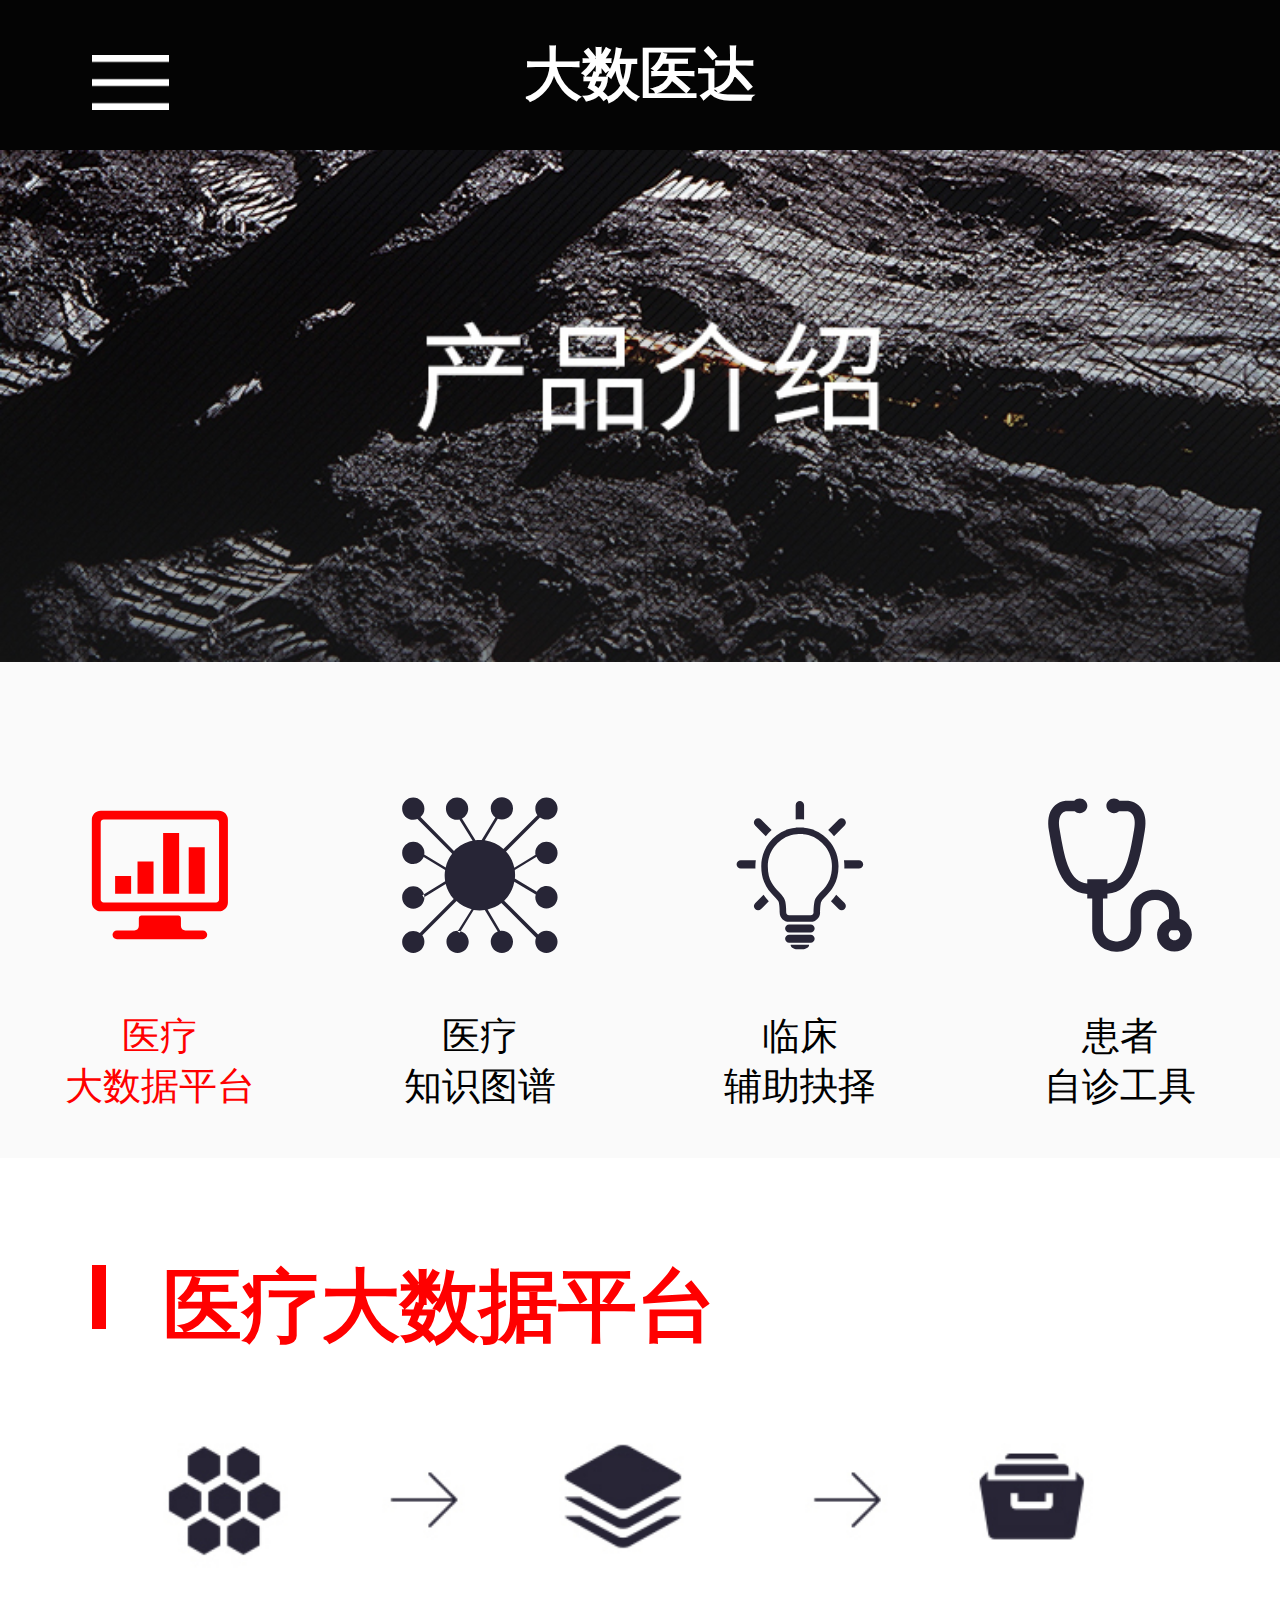
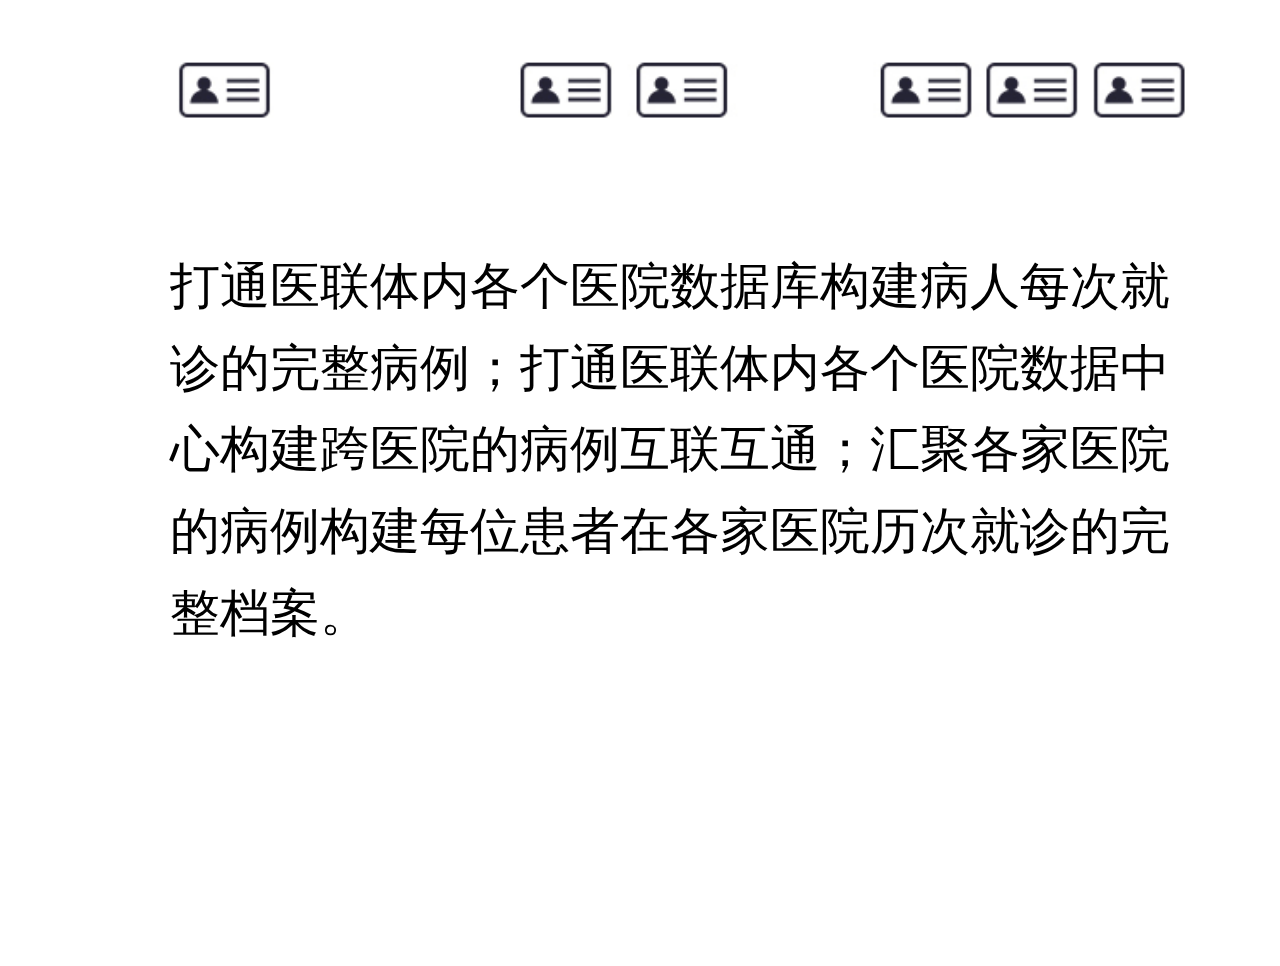
==== second.html @ 48359b1d "medical" ====
<!doctype html>
<html lang="en">
<head>
	<meta charset="UTF-8">
	<meta name="viewport"
          content="width=device-width, user-scalable=no, initial-scale=1.0, maximum-scale=1.0, minimum-scale=1.0">
    <meta http-equiv="X-UA-Compatible" content="ie=edge">
	<title>Document</title>
	<link rel="stylesheet" href="css/base.css">
	<link rel="stylesheet" href="css/index.css">
	<script src='js/index.js'></script>
</head>
<body>
	<header id="lg_wrap">
		<div id="menu">
			<ul id="box">
				<li><a href="second.html" id="box_1">产品介绍</a></li>
				<li><a href="index.html.#t1" id="box_2">关于我们</a></li>
				<li><a href="index.html.#t4" id="box_3">联系我们</a></li>
			</ul>
		</div>
		<menu></menu>
		<h3>大数医达</h3>
	</header>
	<section>
		<div class="lg_goods">
			<a href="javascript:;"><img src="img/2.jpg"></a>
		</div>
		<ul class="lg_up">
			<li class="active"> 
			    <a href="javascript:;" class="active" >
			        <svg  class="intr-svg" viewBox="0 0 595.3 841.9">
			            <style type="text/css">
			                .st0{fill-rule:evenodd;clip-rule:evenodd;fill:#272536;}
			            </style>
			            <g>
			                <path class="st0" d="M407.7,650.2c0-8.6-6.2-15.6-13.8-15.6H200.1c-7.6,0-13.8,7-13.8,15.6v38.9c0,12.9-10.5,23.3-23.3,23.3H71.2
				                                c-12.9,0-23.3,10.5-23.3,23.3v0c0,12.9,10.5,23.3,23.3,23.3h451.6c12.9,0,23.3-10.5,23.3-23.3v0c0-12.9-10.5-23.3-23.3-23.3h-91.7
				                                c-12.9,0-23.3-10.5-23.3-23.3V650.2L407.7,650.2L407.7,650.2 M608.3,82.9H-14.3c-25.8,0-46.7,20.9-46.7,46.7v435.8
				                                c0,25.8,20.9,46.7,46.7,46.7h622.6c25.8,0,46.7-20.9,46.7-46.7V129.6C655,103.8,634.1,82.9,608.3,82.9L608.3,82.9L608.3,82.9
				                                 M608.3,549.8c0,8.6-7,15.6-15.6,15.6H1.3c-8.6,0-15.6-7-15.6-15.6V145.1c0-8.6,7-15.6,15.6-15.6h591.5c8.6,0,15.6,7,15.6,15.6
				                                V549.8L608.3,549.8L608.3,549.8 M448.8,520h84.2V274.8h-84.2V520L448.8,520L448.8,520 M314.1,520h84.2V199.4h-84.2V520L314.1,520
				                                L314.1,520 M61.5,520h84.2v-94.3H61.5V520L61.5,520L61.5,520 M179.4,520h84.2V350.3h-84.2V520L179.4,520L179.4,520 M179.4,520
				                                L179.4,520z"></path>
			            </g>
			        </svg>
			    </a>
			    	<p><a href="javascript:;">医疗</a></p>
			    	<p><a href="javascript:;">大数据平台</a></p>
			    </li>
			    
			   
			    <li>
					<a href="javascript:;" style="margin:0 17px" class="">
			        <svg version="1.1" class="intr-svg" x="0px" y="0px" viewBox="0 0 595.3 841.9" style="enable-background:new 0 0 595.3 841.9;" xml:space="preserve">
				                <style type="text/css">
				                    .st0{fill:#272536;}
				                </style>
				                <g>
				                    <path class="st0" d="M179.7,713.9c-32.7,0-58.6,25.9-58.6,58.6c0,32.7,25.9,58.6,58.6,58.6s58.6-25.9,58.6-58.6
				                        C238.3,741.1,212.4,713.9,179.7,713.9L179.7,713.9z M647.2,363.6c32.7,0,58.6-25.9,58.6-58.6s-25.9-58.6-58.6-58.6
				                        c-32.7,0-58.6,25.9-58.6,58.6c0,4.1,0,6.8,1.4,9.5l-111.8,68.2c-6.8-32.7-21.8-61.3-43.6-85.9l178.6-178.6
				                        c9.5,6.8,21.8,10.9,34.1,10.9c32.7,0,58.6-25.9,58.6-58.6c0-31.4-25.9-57.2-58.6-57.2c-32.7,0-58.6,25.9-58.6,58.6
				                        c0,12.3,4.1,24.5,10.9,34.1L421,284.5c-27.3-24.5-60-40.9-98.1-46.3L391,125c6.8,2.7,13.6,4.1,21.8,4.1c32.7,0,58.6-25.9,58.6-58.6
				                        s-25.9-58.6-58.6-58.6s-58.6,25.9-58.6,58.6c0,19.1,9.5,36.8,24.5,47.7l-72.2,118.6c-4.1,0-6.8,0-10.9,0c-6.8,0-13.6,0-21.8,1.4
				                        l-70.9-114.5c19.1-9.5,32.7-30,32.7-51.8c0-32.7-25.9-58.6-58.6-58.6s-58.6,25.9-58.6,58.6s25.9,58.6,58.6,58.6
				                        c4.1,0,8.2,0,12.3-1.4l69.5,111.8c-38.2,6.8-72.2,27.3-98.1,53.2L-15.2,115.5C-3,104.6,5.2,89.6,5.2,71.9
				                        c0-32.7-27.3-58.6-58.6-58.6c-32.7,0-58.6,25.9-58.6,58.6s25.9,58.6,58.6,58.6c8.2,0,15-1.4,21.8-4.1L151.1,309
				                        c-16.4,20.4-28.6,45-34.1,72.2L3.9,313.1l0,0c0-2.7,1.4-5.5,1.4-8.2c0-32.7-25.9-58.6-58.6-58.6s-58.6,25.9-58.6,58.6
				                        s25.9,58.6,58.6,58.6c24.5,0,45-15,54.5-36.8l113.1,68.2c-1.4,9.5-2.7,17.7-2.7,27.3c0,10.9,1.4,21.8,2.7,31.4L-5.5,527.1l6.8,12.3
				                        L117,468.5c8.2,30,21.8,55.9,42.3,79.1L-19.3,726.1c-9.5-6.8-21.8-10.9-34.1-10.9c-32.7,0-58.6,25.9-58.6,58.6
				                        c0,31.4,25.9,57.2,58.6,57.2s58.6-25.9,58.6-58.6c0-12.3-4.1-24.5-10.9-34.1l179.9-179.9c21.8,20.4,49.1,34.1,79.1,42.3
				                        l-73.6,117.9l10.9,6.8l73.6-120.6c10.9,1.4,20.4,2.7,31.4,2.7c9.5,0,19.1-1.4,27.3-2.7L391,718c-21.8,8.2-36.8,30-36.8,54.5
				                        c0,32.7,25.9,58.6,58.6,58.6s58.6-25.9,58.6-58.6c0-32.7-25.9-58.6-58.6-58.6c-2.7,0-5.5,0-8.2,1.4l0,0l-66.8-113.1
				                        c27.3-6.8,51.8-17.7,72.2-34.1l182.6,182.7c-2.7,6.8-4.1,15-4.1,21.8c0,32.7,25.9,58.6,58.6,58.6c32.7,0,58.6-25.9,58.6-58.6
				                        c0-32.7-25.9-58.6-58.6-58.6c-17.7,0-32.7,8.2-43.6,20.4L425,555.8c27.3-25.9,46.3-60,53.2-99.5L591.3,523c-1.4,5.5-2.7,9.5-2.7,15
				                        c0,32.7,25.9,58.6,58.6,58.6c32.7,0,58.6-25.9,58.6-58.6c0-32.7-25.9-58.6-58.6-58.6c-21.8,0-40.9,12.3-50.4,30l-115.9-69.5
				                        c1.4-6.8,1.4-13.6,1.4-20.4c0-8.2-1.4-16.4-1.4-24.5l114.5-69.5C603.6,348.6,624.1,363.6,647.2,363.6L647.2,363.6z M-53.4,598
				                        c32.7,0,58.6-25.9,58.6-58.6c0-32.7-25.9-58.6-58.6-58.6s-58.6,25.9-58.6,58.6C-112,570.7-86.1,598-53.4,598L-53.4,598z"></path>
				                </g>
				                </svg>
			    </a>
			    	<p><a href="javascript:;">医疗</a></p>
			    	<p><a href="javascript:;">知识图谱</a></p>
			    </li>
			    <li>
					 <a href="javascript:;" class="">
			        <svg version="1.1" class="intr-svg" viewBox="0 0 595.3 841.9">
			            <style type="text/css">
			                .st0{fill-rule:evenodd;clip-rule:evenodd;fill:#272536;}
			            </style>
			            <g>
			                <path class="st0" d="M117.6,216.9c9.2-11.7,19.4-22.5,30.5-32.2c0,0,0,0,0,0l-55.2-55.2c-8.7-8.7-22.7-8.7-31.4,0
				                            c-8.7,8.7-8.7,22.7,0,31.4L117.6,216.9L117.6,216.9L117.6,216.9z M297,128.1c0.2,0,0.4,0,0.6,0c7.3,0,14.5,0.5,21.5,1.2
				                            c0,0,0,0,0,0V54.6C319.2,43,310.6,33,299,32c-13.2-1.1-24.1,9.2-24.1,22.1v75.1c0,0,0,0,0,0c7.1-0.7,14.3-1.2,21.5-1.2
				                            C296.6,128.1,296.8,128.1,297,128.1L297,128.1L297,128.1z M476.6,216.8l56-56c8.7-8.7,8.7-22.7,0-31.4c-8.6-8.7-22.7-8.7-31.4,0
				                            l-55.2,55.2c0,0,0,0,0,0C457.1,194.4,467.3,205.2,476.6,216.8L476.6,216.8L476.6,216.8z M63,374.3c0-10.7,0.9-21.2,2.1-31.6
				                            c0,0,0,0,0,0h-78.9c-12.2,0-22.2,9.9-22.2,22.2c0,12.3,9.9,22.2,22.2,22.2h77.1c0,0,0,0,0,0C63.1,382.9,63,378.6,63,374.3L63,374.3
				                            L63,374.3z M607.9,342.7H529c0,0,0,0,0,0c1.3,10.4,2.1,20.8,2.1,31.6c0,4.3-0.1,8.6-0.2,12.8c0,0,0,0,0,0h76.5
				                            c11.6,0,21.6-8.7,22.6-20.2C631.1,353.8,620.8,342.7,607.9,342.7L607.9,342.7L607.9,342.7z M488.2,524.7c-9,13.2-18.6,24.7-27.7,35
				                            c0,0,0,0,0,0l40.6,40.6c8.7,8.7,22.8,8.7,31.4,0c8.7-8.7,8.7-22.7,0-31.4L488.2,524.7L488.2,524.7L488.2,524.7z M61.5,569
				                            c-8.7,8.7-8.7,22.7,0,31.4c8.7,8.7,22.8,8.7,31.4,0l40.6-40.7c0,0,0,0,0,0c-9.2-10.3-18.7-21.7-27.7-34.9c0,0,0,0,0,0L61.5,569
				                            L61.5,569L61.5,569z M500.3,374.3c0-46-15.3-88.6-41.2-122.7c-22.7-30-53.4-53.4-89.1-67.2l0.2-1l-15.2-4.5
				                            c-11.8-3.4-24-5.8-36.5-7.1l-1.8-0.2h-0.1l-0.1,0c-6.1-0.6-12.4-1-19.1-1h-1c-6.6,0-13,0.4-19.1,1l-0.1,0l-1.8,0.2
				                            c-12.4,1.3-24.6,3.7-36.4,7.1l-14.7,4.3l0.2,1c-35.8,13.8-66.8,37.3-89.6,67.4c-25.8,34.1-41.1,76.7-41.1,122.7
				                            c0,33,5.7,60.2,14.6,82.6c13.3,33.7,33.7,56.4,50,73.7c8.2,8.6,15.4,16,20.3,22.2c5,6.3,7.4,11.2,8.1,15.1
				                            c3.6,18.9,3.9,42.6,3.9,48.7v1.7c0,27.3,22.1,49.3,49.3,49.3h114c27.3,0,49.3-22.1,49.3-49.3v-1.7c0-6,0.4-29.8,3.9-48.7
				                            c0.5-2.6,1.6-5.6,3.9-9.3c3.9-6.4,11.3-14.3,20.4-23.9c13.7-14.4,31.1-32.5,44.9-58.2C490.4,450.9,500.3,417.6,500.3,374.3
				                            L500.3,374.3L500.3,374.3z M453.7,444.3c-10.9,27.5-27.2,46.1-43,62.7c-7.9,8.3-15.6,16.1-22.3,24.6c-6.6,8.5-12.6,18.1-14.9,30
				                            c-4.3,23.2-4.5,48-4.5,55.1v1.6c0,8.2-6.7,14.9-14.9,14.9H240c-4.2,0-7.8-1.6-10.6-4.4c-2.7-2.7-4.3-6.3-4.3-10.5
				                            c0-0.2,0-0.8,0-1.7c0-7.2-0.2-31.9-4.5-55c-1.5-7.8-4.7-14.9-8.5-21.1c-6.9-10.9-15.6-19.9-24.7-29.5
				                            c-13.7-14.3-28.2-29.7-39.5-50.7c-11.3-21-19.6-47.8-19.6-86c0-38.4,12.7-73.6,34.2-101.9c21.5-28.4,51.7-49.8,86.5-60.2l4.3-1.3
				                            c8.4-2.2,17.1-3.9,25.9-4.8h0.1l1.6-0.2c5.2-0.5,10.3-0.8,15.3-0.9l0.9,0.1l0.9-0.1c5,0,10.1,0.3,15.3,0.8h-0.1l1.7,0.2h0
				                            c8.9,0.9,17.5,2.6,25.9,4.8l4.4,1.3c34.9,10.4,65.1,31.8,86.5,60.2c21.4,28.4,34.1,63.6,34.1,101.9
				                            C465.8,403.4,460.9,425.9,453.7,444.3L453.7,444.3L453.7,444.3z M318.4,171.8L318.4,171.8L318.4,171.8L318.4,171.8z M275.6,171.8
				                            L275.6,171.8C275.6,171.8,275.6,171.8,275.6,171.8L275.6,171.8L275.6,171.8z M353.6,681.2H240.5c-11.7,0-21.2,9.5-21.2,21.2
				                            c0,11.7,9.5,21.2,21.2,21.2h113.1c11.7,0,21.2-9.5,21.2-21.2C374.8,690.6,365.3,681.2,353.6,681.2L353.6,681.2z M353.6,734.7H241
				                            c-11.9,0-22,9.8-21.7,21.7c0.3,11.5,9.7,20.7,21.2,20.7h113.1c11.7,0,21.2-9.5,21.2-21.2C374.8,744.2,365.3,734.7,353.6,734.7
				                            L353.6,734.7z M306.9,788.6h-58.2c0,0,0,0,0,0c0,0.6-0.1,1.2-0.1,1.9c0,11.7,18,21.2,34.6,21.2h27.6c16.7,0,34.6-9.5,34.6-21.2
				                            c0-0.7-0.1-1.3-0.1-1.9c0,0,0,0,0,0H306.9L306.9,788.6L306.9,788.6z"></path>
			            </g>
			        </svg>
			    </a>
			    	<p><a href="javascript:;">临床</a></p>
			    	<p><a href="javascript:;">辅助抉择</a></p>
			    </li>
			    <li>
					<a href="javascript:;" class="">
			        <svg class="intr-svg" viewBox="0 0 595.3 841.9">
			            <style type="text/css">
			                .st0{fill-rule:evenodd;clip-rule:evenodd;fill:#272536;}
			            </style>
			            <g>
			                <path class="st0" d="M611.7,651.5v-32.6c0-66.4-56.2-120.5-125.2-120.5h-8.1c-69,0-125.2,54.1-125.2,120.5v85.5
				                            c0,36.4-30.8,66.1-68.6,66.1h-8.1c-37.8,0-68.6-29.6-68.6-66.1V544.3h23.4V520c141.1-12.6,170.1-178.6,191.3-300.6
				                            c1.7-9.6,3.3-19,5-28.2c9.9-54.9,2.6-97.4-21.9-126.3c-26.9-31.8-63.4-33.9-67.5-34l-43.6,0c-7.2-7.3-17.4-12-28.8-12
				                            c-22,0-39.8,17.1-39.8,38.3c0,21.1,17.8,38.3,39.8,38.3c10.4,0,19.7-3.9,26.8-10.1h43.9c1.6,0.2,15.2,2,25.3,14
				                            c13.5,15.9,16.9,44.5,10.1,82.6c-1.7,9.3-3.3,18.8-5,28.5c-23.8,136.7-49.2,242.8-135.5,254.8v-22h-106v22.6
				                            C35.2,457.1,9.2,349.6-15,210.4c-1.7-9.7-3.4-19.3-5-28.5c-6.8-37.6-3.5-65.9,9.5-82c10.3-12.7,24.4-14.5,25.9-14.6h43.9
				                            c7.1,6.2,16.4,10.1,26.8,10.1c22,0,39.7-17.1,39.7-38.3C125.8,36,108,18.9,86,18.9c-11.3,0-21.5,4.6-28.8,12H14.6l-0.9,0
				                            C9.6,31-27,33.1-53.8,64.9c-24.4,28.9-31.8,71.4-21.9,126.3c1.7,9.2,3.3,18.6,5,28.2c21.5,123.3,50.8,291.7,196.1,300.9v23.9h26.1
				                            v160.2c0,66.4,56.2,120.5,125.2,120.5h8.1c69,0,125.2-54.1,125.2-120.5v-85.5c0-36.4,30.8-66.1,68.6-66.1h8.1
				                            c37.8,0,68.6,29.6,68.6,66.1V652c-36.3,11.7-62.6,44.6-62.6,83.5c0,48.7,41,88.1,91.5,88.1c50.6,0,91.5-39.4,91.5-88.1
				                            C675.7,696.1,648.8,662.8,611.7,651.5L611.7,651.5 M584.1,764.7c-16.7,0-30.3-13-30.3-29.1c0-9.6,4.9-18,12.3-23.3h36
				                            c7.4,5.3,12.3,13.7,12.3,23.3C614.4,751.7,600.9,764.7,584.1,764.7L584.1,764.7 M584.1,764.7L584.1,764.7z"></path>
			            </g>
			        </svg>
			    </a>
			    	<p><a href="javascript:;">患者</a></p>
			    	<p><a href="javascript:;">自诊工具</a></p>
			</li>
		</ul>
		<div class="lg_drop">
			<ul class="lg_down">
			<li class="active">
				<div>
					<span></span>
					<h3>医疗大数据平台</h3>
				</div>
				<img src="img/3.jpg" alt="">
				<p>打通医联体内各个医院数据库构建病人每次就诊的完整病例；打通医联体内各个医院数据中心构建跨医院的病例互联互通；汇聚各家医院的病例构建每位患者在各家医院历次就诊的完整档案。</p>
			</li>
			<li>
				<div>
					<span></span>
					<h3>知识图谱</h3>
				</div>
				<img src="img/3.jpg" alt="">
				<p>打通医联体内各个医院数据库构建病人每次就诊的完整病例；打通医联体内各个医院数据中心构建跨医院的病例互联互通；汇聚各家医院的病例构建每位患者在各家医院历次就诊的完整档案。</p>
			</li>

			<li>
				<div>
					<span></span>
					<h3>辅助抉择</h3>
				</div>
				<img src="img/3.jpg" alt="">
				<p>打通医联体内各个医院数据库构建病人每次就诊的完整病例；打通医联体内各个医院数据中心构建跨医院的病例互联互通；汇聚各家医院的病例构建每位患者在各家医院历次就诊的完整档案。
				</p>
			</li>
			<li>
				<div>
					<span></span>
					<h3>自诊工具</h3>
				</div>
				<img src="img/3.jpg" alt="">
				<p>打通医联体内各个医院数据库构建病人每次就诊的完整病例；打通医联体内各个医院数据中心构建跨医院的病例互联互通；汇聚各家医院的病例构建每位患者在各家医院历次就诊的完整档案。
				</p>
			</li>
		</ul>
		</div>
	</section>
	
</body>
</html>
---- css/base.css ----
body,p,h1,h2,h3,h4,h5,h6,ul,ol,dl,dd,input,textarea{ margin:0; padding:0;}
img{ vertical-align:top; border:none;}
li{ list-style:none;}
a{ text-decoration:none; color:#000;}
input,textarea{ outline:none; background:none; border:none;}
textarea{ resize:none;}
.fl{ float:left;}
.fr{ float:right;}
.clearfix:after{ content:''; display:block; clear:both;}
---- css/index.css ----
*{
			padding:0;
			margin:0;
		}
		html{
			font-size: 20px;
		}
		/*header*/
		#menu{ width:16rem; height:28rem;background:#000;position: relative; position:absolute;top: 0;left: 0;z-index:100; display:none;}
		#box{  position: absolute; top:50%; left:50%; margin-top:-1.09rem; margin-left:-1.09rem;}
		#box li a{ color:#fff; font-size:0.82rem; width:3.4rem;display: block; border-bottom:1px solid #fff;padding: 0.1rem;}

		#lg_wrap{
			width:16rem;
			height:1.88rem;
			background:#040404;
			position: relative;
		}
		#lg_wrap menu{
			width:0.96rem;
			height:0.69rem;
			background: url("../img/1.jpg") no-repeat;
			background-size:cover;
			position: absolute;
			top: 0.69rem;	
			left: 1.15rem;
		}
		#lg_wrap h3{
			color:#fff;
			font-size:0.73rem;
			margin: 0 auto;
			line-height:1.88rem;
			text-align: center;
		}
		/*section*/
		section .lg_goods img{
			width:16rem;
			height:6.4rem;
		}
		section .lg_up {
			width: 16rem;
			height:6.2rem;
			background: #fafafa;
		}
		section .lg_up li{
			width:4rem;
			float: left;
			text-align: center;
			margin-top:1.66rem;
			font-size:0.47rem;
		}
		section .lg_up .active a{
			color:red;
		}
		 .active .intr-svg .st0 {
            fill:red;
        }
        .intr-svg {
            width: 3rem;
            height: 2rem;
            margin-bottom: 0.6rem;
        }
       	section{
       		overflow: hidden;
       	}
       	section .lg_down {
       		overflow:hidden;
       	}
        section .lg_down li{
        	float: left;
        	width: 16rem;
        	height:17.6rem;
        }
        section .lg_down li span{
        	width:0.17rem;
        	height:0.8rem;
        	background: red;
        	float: left;
        	margin: 1.33rem 0.72rem 0 1.15rem;	
        }
        section .lg_down li div h3{
        	margin-top: 1.2rem;
        	font-size:0.99rem;
        	float: left;
        	color:red;
        }
        .lg_drop{
        	width:64rem;
        	overflow:hidden;
        }
        .lg_drop img{
        	width:16rem;
        	height:6.06rem;
        }
        section .lg_down li p{
			font-size: 0.62rem;
			line-height: 1.02rem;
			margin-left: 2.13rem;
			margin-right:1.12rem;
			
        }
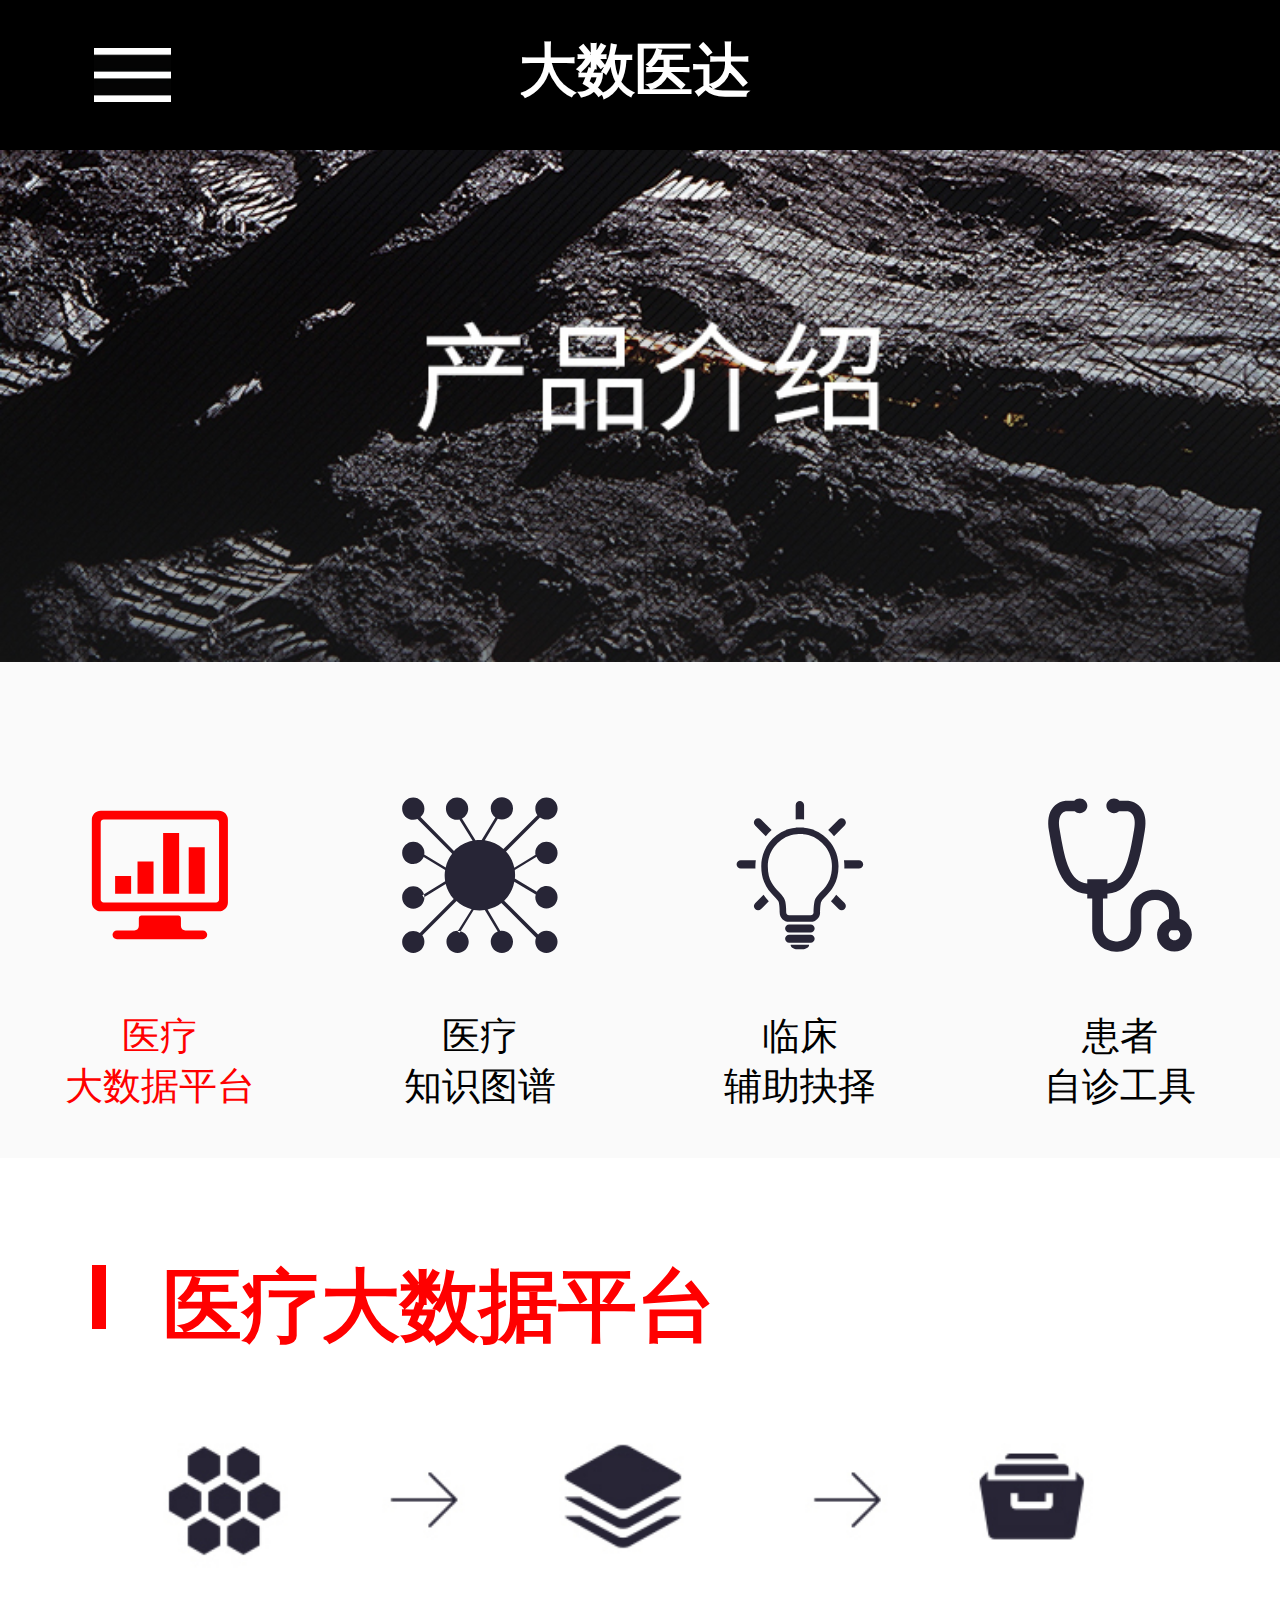
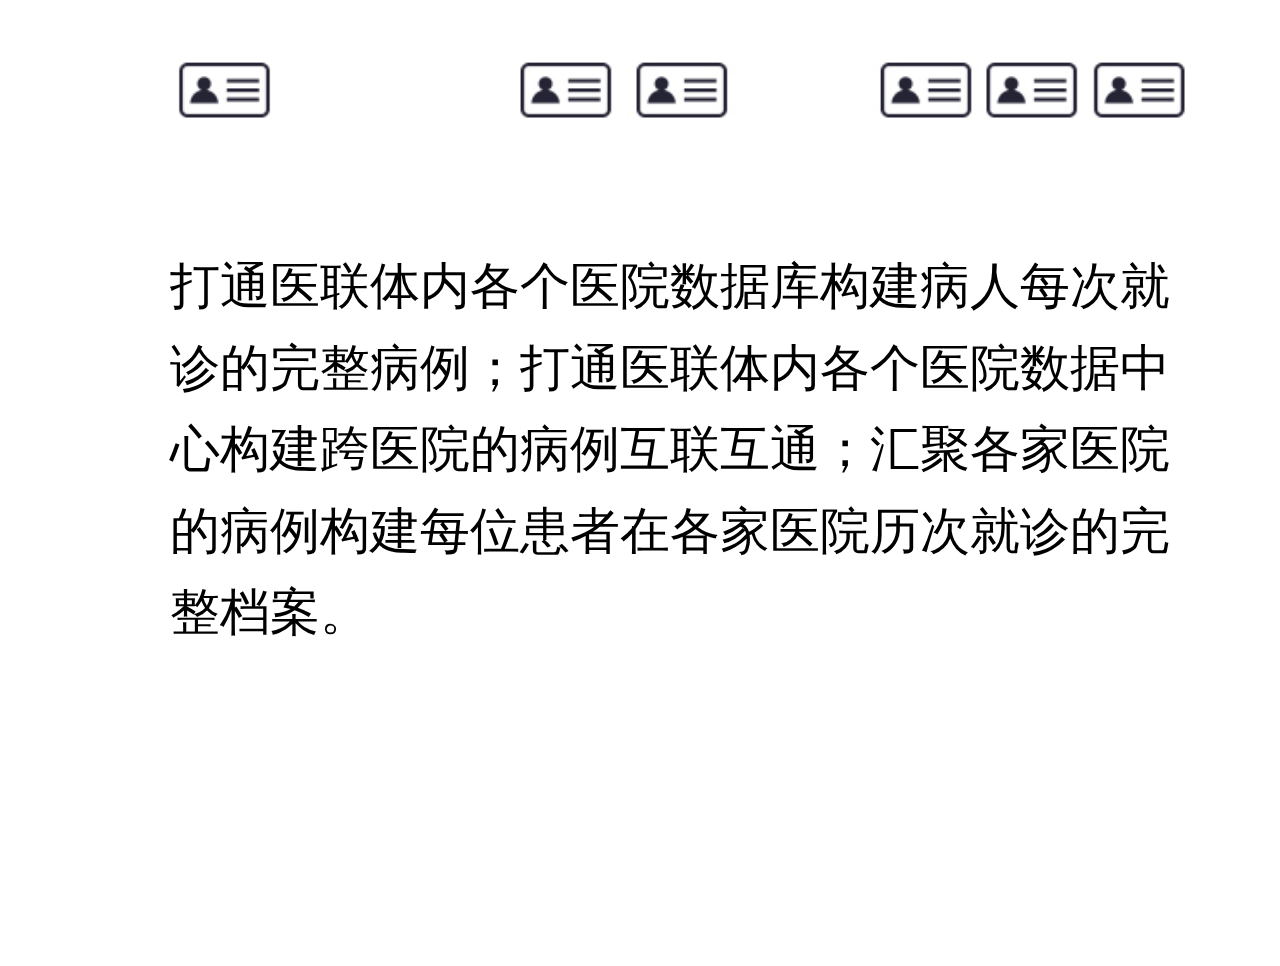
==== commit 3cce17ba: "medical" ====
--- a/second.html
+++ b/second.html
@@ -11,17 +11,17 @@
 	<script src='js/index.js'></script>
 </head>
 <body>
-	<header id="lg_wrap">
-		<div id="menu">
+		<header id="hd" class="clearfix">
+			<em id="menu_ico" class="fl"></em>
+			<div id="menu">
 			<ul id="box">
 				<li><a href="second.html" id="box_1">产品介绍</a></li>
 				<li><a href="index.html.#t1" id="box_2">关于我们</a></li>
 				<li><a href="index.html.#t4" id="box_3">联系我们</a></li>
 			</ul>
-		</div>
-		<menu></menu>
-		<h3>大数医达</h3>
-	</header>
+			</div>
+			<span id="hd_word" class="fl">大数医达</span>
+		</header>
 	<section>
 		<div class="lg_goods">
 			<a href="javascript:;"><img src="img/2.jpg"></a>
--- a/css/index.css
+++ b/css/index.css
@@ -5,11 +5,15 @@
 		html{
 			font-size: 20px;
 		}
-		/*header*/
-		#menu{ width:16rem; height:28rem;background:#000;position: relative; position:absolute;top: 0;left: 0;z-index:100; display:none;}
-		#box{  position: absolute; top:50%; left:50%; margin-top:-1.09rem; margin-left:-1.09rem;}
-		#box li a{ color:#fff; font-size:0.82rem; width:3.4rem;display: block; border-bottom:1px solid #fff;padding: 0.1rem;}
+		body{ position:relative; }
+	#hd{ background: #000;height:1.8774rem;}
+	#menu_ico{ width:0.96rem; height:0.6826rem; background: url("../img/1.png") no-repeat; margin-top:0.5974rem; margin-left:1.174rem;background-size: 0.96rem 0.6826rem; }
 
+	#menu{ width:100%; height:100%;background:#000; position:absolute; z-index:100; display:none;}
+	#box{   position: absolute; top:10rem; left:6rem; }
+	#box li a{ color:#fff; font-size:1.04rem; width:4.36rem;display: block; border-bottom:1px solid #fff; line-height: 1.6rem;}
+
+	#hd_word{ font-size:0.726rem; line-height:1.7706rem; color:#fff; font-weight:bold; margin-left:4.352rem; }
 		#lg_wrap{
 			width:16rem;
 			height:1.88rem;
